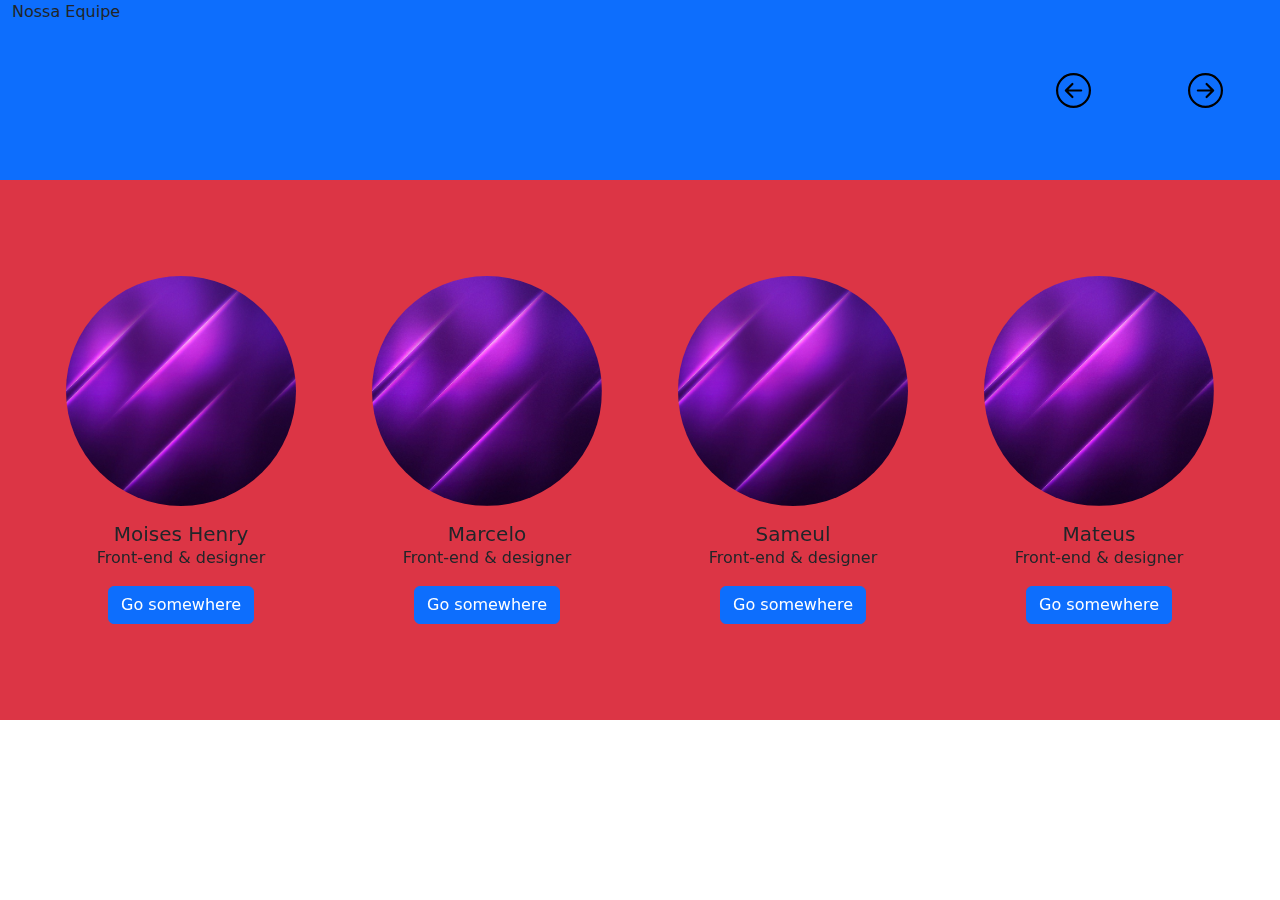
==== card.html @ 4bb60fa9 "Parte equipe e contato em andamento" ====
<!DOCTYPE html>
<html lang="en">

<head>
    <meta charset="UTF-8">
    <meta name="viewport" content="width=device-width, initial-scale=1.0">
    <title>Document</title>
    <link href="https://cdn.jsdelivr.net/npm/bootstrap@5.3.3/dist/css/bootstrap.min.css" rel="stylesheet" crossorigin="anonymous">
    <link href="./css/cardStyle.css" rel="stylesheet">
</head>

<body>
    <section class="bg-primary section">
        <div class="row h-25 m-0">
            <div class="col-4">
                <p class="titulo">Nossa Equipe</p>
            </div>
            <div class="col d-flex justify-content-end align-items-center">
                <button class="carousel-control-prev" type="button" data-bs-target="#multipleItemCarousel" data-bs-slide="prev">
                    <svg xmlns="http://www.w3.org/2000/svg" width="35" height="35" class="bi bi-arrow-left-circle iconb me-3" viewBox="0 0 16 16">
                    <path fill-rule="evenodd" d="M1 8a7 7 0 1 0 14 0A7 7 0 0 0 1 8m15 0A8 8 0 1 1 0 8a8 8 0 0 1 16 0m-4.5-.5a.5.5 0 0 1 0 1H5.707l2.147 2.146a.5.5 0 0 1-.708.708l-3-3a.5.5 0 0 1 0-.708l3-3a.5.5 0 1 1 .708.708L5.707 7.5z"/>
                    </svg>
                </button>
                <button class="carousel-control-next" type="button" data-bs-target="#multipleItemCarousel" data-bs-slide="next">
                    <svg xmlns="http://www.w3.org/2000/svg" width="35" height="35" class="bi bi-arrow-right-circle iconb" viewBox="0 0 16 16">
                    <path fill-rule="evenodd" d="M1 8a7 7 0 1 0 14 0A7 7 0 0 0 1 8m15 0A8 8 0 1 1 0 8a8 8 0 0 1 16 0M4.5 7.5a.5.5 0 0 0 0 1h5.793l-2.147 2.146a.5.5 0 0 0 .708.708l3-3a.5.5 0 0 0 0-.708l-3-3a.5.5 0 1 0-.708.708L10.293 7.5z"/>
                    </svg>
                </button>
            </div>
        </div>

        <div class="row h-75 m-0 bg-danger d-flex justify-content-center align-items-center">
            <div id="multipleItemCarousel" class="carousel">
                <div class="carousel-inner">
                    <div class="carousel-item active">
                        <div class="card-equipe">
                            <div class="row m-0">
                                <div class="img-wrapper">
                                    <img src="./img/roxoo.jpg" class="card-img rounded-circle" alt="...">
                                </div>
                            </div>

                            <div class="row h-50 m-0 mt-3">
                                <div class="card-body d-flex justify-content-start align-items-center flex-column">
                                    <h5 class="card-title">Moises Henry</h5>
                                    <p class="card-text">Front-end & designer</p>
                                    <a href="#" class="btn btn-primary">Go somewhere</a>
                                </div>
                            </div>
                        </div>
                    </div>
                    <div class="carousel-item active">
                        <div class="card-equipe">
                            <div class="row m-0">
                                <div class="img-wrapper">
                                    <img src="./img/roxoo.jpg" class="card-img rounded-circle" alt="...">
                                </div>
                            </div>

                            <div class="row h-50 m-0 mt-3">
                                <div class="card-body d-flex justify-content-start align-items-center flex-column">
                                    <h5 class="card-title">Marcelo</h5>
                                    <p class="card-text">Front-end & designer</p>
                                    <a href="#" class="btn btn-primary">Go somewhere</a>
                                </div>
                            </div>
                        </div>
                    </div>
                    <div class="carousel-item active">
                        <div class="card-equipe">
                            <div class="row m-0">
                                <div class="img-wrapper">
                                    <img src="./img/roxoo.jpg" class="card-img rounded-circle" alt="...">
                                </div>
                            </div>

                            <div class="row h-50 m-0 mt-3">
                                <div class="card-body d-flex justify-content-start align-items-center flex-column">
                                    <h5 class="card-title">Sameul</h5>
                                    <p class="card-text">Front-end & designer</p>
                                    <a href="#" class="btn btn-primary">Go somewhere</a>
                                </div>
                            </div>
                        </div>
                    </div>
                    <div class="carousel-item active">
                        <div class="card-equipe">
                            <div class="row m-0">
                                <div class="img-wrapper">
                                    <img src="./img/roxoo.jpg" class="card-img rounded-circle" alt="...">
                                </div>
                            </div>

                            <div class="row h-50 m-0 mt-3">
                                <div class="card-body d-flex justify-content-start align-items-center flex-column">
                                    <h5 class="card-title">Mateus</h5>
                                    <p class="card-text">Front-end & designer</p>
                                    <a href="#" class="btn btn-primary">Go somewhere</a>
                                </div>
                            </div>
                        </div>
                    </div>
                    <div class="carousel-item active">
                        <div class="card-equipe">
                            <div class="row m-0">
                                <div class="img-wrapper">
                                    <img src="./img/roxoo.jpg" class="card-img rounded-circle" alt="...">
                                </div>
                            </div>

                            <div class="row h-50 m-0 mt-3">
                                <div class="card-body d-flex justify-content-start align-items-center flex-column">
                                    <h5 class="card-title">Gabriel</h5>
                                    <p class="card-text">Front-end & designer</p>
                                    <a href="#" class="btn btn-primary">Go somewhere</a>
                                </div>
                            </div>
                        </div>
                    </div>
                    <div class="carousel-item active">
                        <div class="card-equipe">
                            <div class="row m-0">
                                <div class="img-wrapper">
                                    <img src="./img/roxoo.jpg" class="card-img rounded-circle" alt="...">
                                </div>
                            </div>

                            <div class="row h-50 m-0 mt-3">
                                <div class="card-body d-flex justify-content-start align-items-center flex-column">
                                    <h5 class="card-title">Hugo</h5>
                                    <p class="card-text">Front-end & designer</p>
                                    <a href="#" class="btn btn-primary">Go somewhere</a>
                                </div>
                            </div>
                        </div>
                    </div>
                </div>
            </div>
        </div>
    </section>

    <script src="https://code.jquery.com/jquery-3.6.0.min.js" crossorigin="anonymous"></script>
    <script src="https://cdn.jsdelivr.net/npm/bootstrap@5.3.3/dist/js/bootstrap.bundle.min.js" crossorigin="anonymous"></script>
    <script src="./js/card.js"></script>
</body>

</html>
---- css/cardStyle.css ----
/* Estilos gerais */
.carousel-inner {
    padding: 1em;
    overflow: hidden;
    width: 100%;
}

.card {
    margin: 0 .5em;
}

.card-equipe {
    height: 100%;
    width: 100%;
}

.img-wrapper {
    height: 100%;
    display: flex;
    justify-content: center;
    align-items: center; /* Alinha verticalmente ao centro */
}

.card-img {
    height: 230px;
    width: 230px;
    object-fit: cover; /* Garante que a imagem cubra o contêiner sem distorção */
}

/* Estilos específicos para telas com largura mínima de 576px */
@media screen and (min-width: 576px) {
    .carousel-inner {
        display: flex;
        flex-wrap: nowrap;
    }

    .carousel-item {
        flex: 0 0 calc(100% / 4);
        margin-right: 0;
        display: block;
    }

    .img-wrapper {
        height: auto; /* Permite que a altura se ajuste automaticamente */
    }
}

/* Estilos para os controles do carrossel */
.carousel-control-prev, .carousel-control-next {
    opacity: 1;
    position: relative;
}

/* Estilo específico para ajustar a altura da seção */
.section {
    height: 80vh;
    overflow: hidden;
}
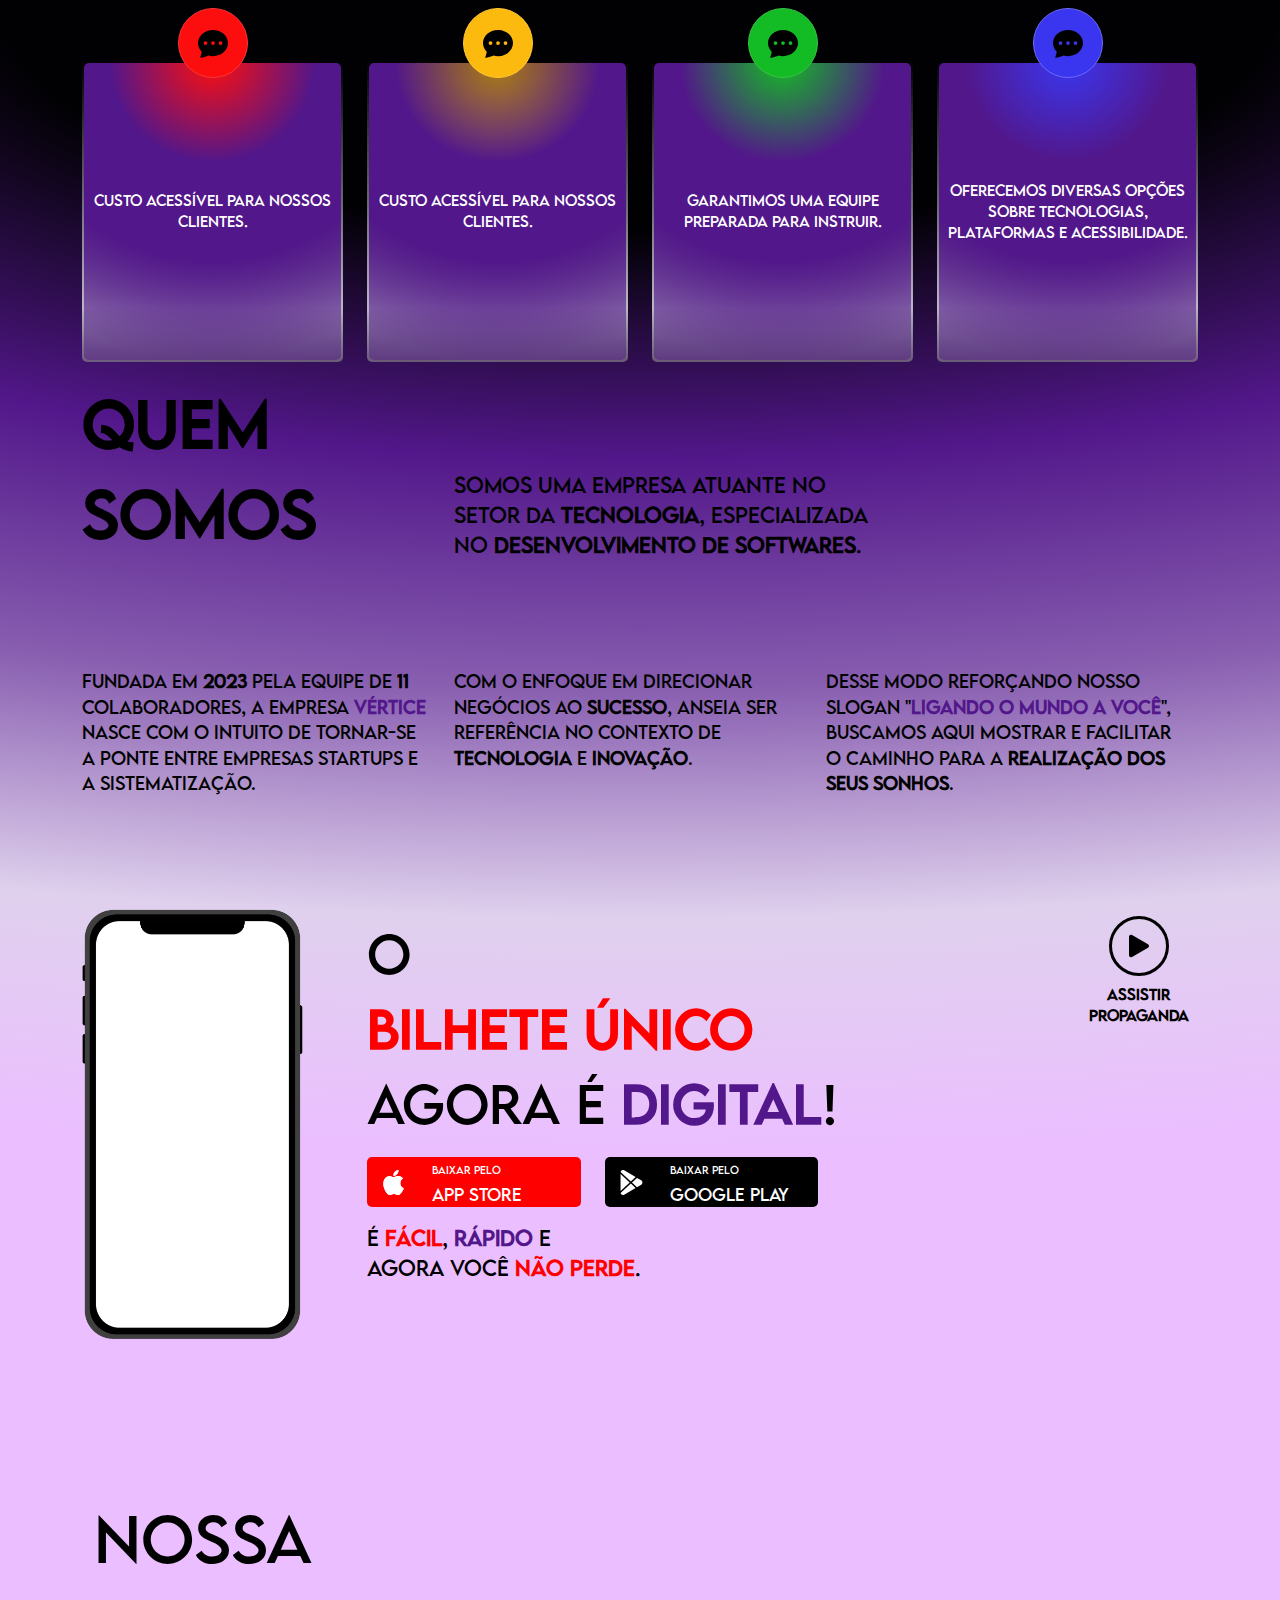
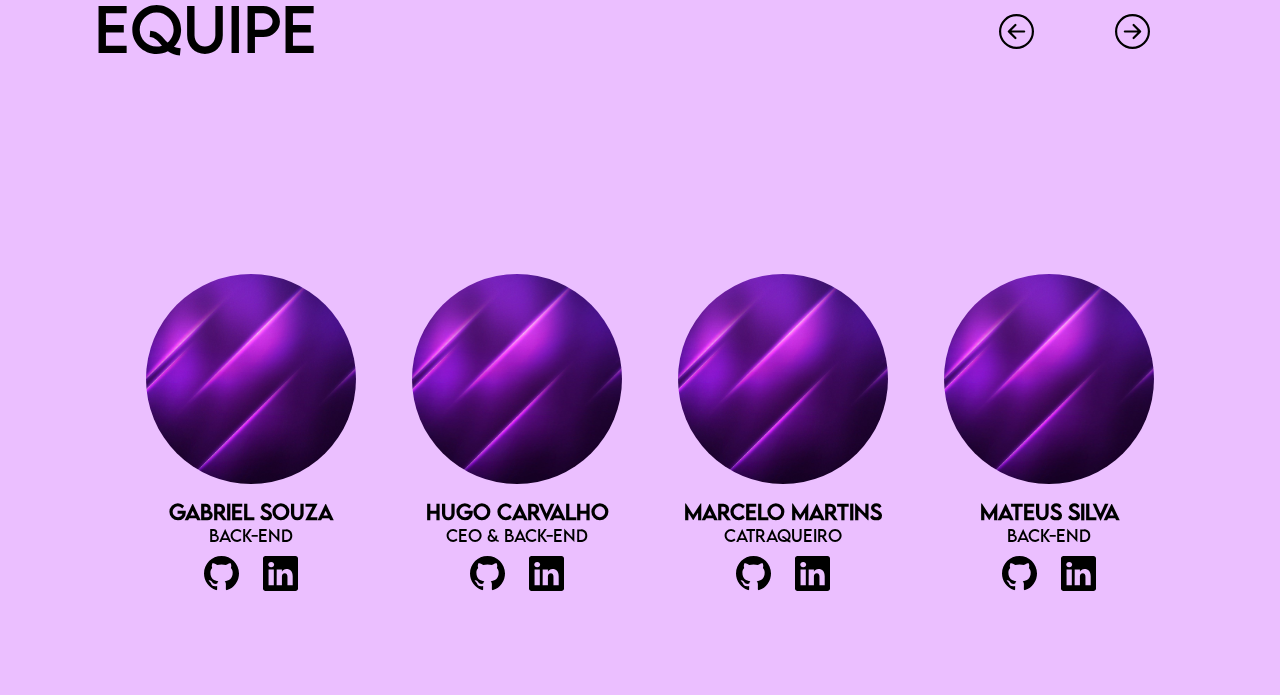
==== commit 05ddd518: "Tentativa de deixar responsivo" ====
--- a/card.html
+++ b/card.html
@@ -6,134 +6,663 @@
     <meta name="viewport" content="width=device-width, initial-scale=1.0">
     <title>Document</title>
     <link href="https://cdn.jsdelivr.net/npm/bootstrap@5.3.3/dist/css/bootstrap.min.css" rel="stylesheet" crossorigin="anonymous">
+    <link href="./css/style.css" rel="stylesheet">
     <link href="./css/cardStyle.css" rel="stylesheet">
 </head>
 
-<body>
-    <section class="bg-primary section">
-        <div class="row h-25 m-0">
+<body class="container">
+    <section class="area-somos-beneficios py-2">
+        <div class="area-beneficios row mb-2">
+
+            <div class="col-6 col-md-3">
+
+                <div class="row m-0 area-bola d-flex justify-content-center align-items-center">
+                    <div class="bola-beneficio bola1 d-flex justify-content-center align-items-center">
+                        <svg xmlns="http://www.w3.org/2000/svg" width="30" height="30"
+                            class="bi bi-chat-dots-fill icon" viewBox="0 0 16 16">
+                            <path
+                                d="M16 8c0 3.866-3.582 7-8 7a9 9 0 0 1-2.347-.306c-.584.296-1.925.864-4.181 1.234-.2.032-.352-.176-.273-.362.354-.836.674-1.95.77-2.966C.744 11.37 0 9.76 0 8c0-3.866 3.582-7 8-7s8 3.134 8 7M5 8a1 1 0 1 0-2 0 1 1 0 0 0 2 0m4 0a1 1 0 1 0-2 0 1 1 0 0 0 2 0m3 1a1 1 0 1 0 0-2 1 1 0 0 0 0 2" />
+                        </svg>
+                    </div>
+                </div>
+                <div class="row m-0 area-infos-card">
+                    <div class="area-borda-beneficio d-flex justify-content-center align-items-center">
+                        <div
+                            class="area-card-beneficio fundo-card1 d-flex justify-content-center align-items-center px-2">
+                            <p class="text-center text-card-beneficios">Custo acessível para nossos clientes.</p>
+                        </div>
+                    </div>
+                </div>
+
+            </div>
+
+            <div class="col-6 col-md-3">
+
+                <div class="row m-0 area-bola d-flex justify-content-center align-items-center">
+                    <div class="bola-beneficio bola2 d-flex justify-content-center align-items-center">
+                        <svg xmlns="http://www.w3.org/2000/svg" width="30" height="30"
+                            class="bi bi-chat-dots-fill icon" viewBox="0 0 16 16">
+                            <path
+                                d="M16 8c0 3.866-3.582 7-8 7a9 9 0 0 1-2.347-.306c-.584.296-1.925.864-4.181 1.234-.2.032-.352-.176-.273-.362.354-.836.674-1.95.77-2.966C.744 11.37 0 9.76 0 8c0-3.866 3.582-7 8-7s8 3.134 8 7M5 8a1 1 0 1 0-2 0 1 1 0 0 0 2 0m4 0a1 1 0 1 0-2 0 1 1 0 0 0 2 0m3 1a1 1 0 1 0 0-2 1 1 0 0 0 0 2" />
+                        </svg>
+                    </div>
+                </div>
+                <div class="row m-0 area-infos-card">
+                    <div class="area-borda-beneficio d-flex justify-content-center align-items-center">
+                        <div
+                            class="area-card-beneficio fundo-card2 d-flex justify-content-center align-items-center px-2">
+                            <p class="text-center text-card-beneficios">Custo acessível para nossos clientes.</p>
+                        </div>
+                    </div>
+                </div>
+
+            </div>
+
+            <div class="col-6 col-md-3">
+                <div class="row m-0 area-bola d-flex justify-content-center align-items-center">
+                    <div class="bola-beneficio bola3 d-flex justify-content-center align-items-center">
+                        <svg xmlns="http://www.w3.org/2000/svg" width="30" height="30"
+                            class="bi bi-chat-dots-fill icon" viewBox="0 0 16 16">
+                            <path
+                                d="M16 8c0 3.866-3.582 7-8 7a9 9 0 0 1-2.347-.306c-.584.296-1.925.864-4.181 1.234-.2.032-.352-.176-.273-.362.354-.836.674-1.95.77-2.966C.744 11.37 0 9.76 0 8c0-3.866 3.582-7 8-7s8 3.134 8 7M5 8a1 1 0 1 0-2 0 1 1 0 0 0 2 0m4 0a1 1 0 1 0-2 0 1 1 0 0 0 2 0m3 1a1 1 0 1 0 0-2 1 1 0 0 0 0 2" />
+                        </svg>
+                    </div>
+                </div>
+                <div class="row m-0 area-infos-card">
+                    <div class="area-borda-beneficio d-flex justify-content-center align-items-center">
+                        <div
+                            class="area-card-beneficio fundo-card3 d-flex justify-content-center align-items-center px-2">
+                            <p class="text-center text-card-beneficios">Garantimos uma equipe preparada para
+                                instruir.</p>
+                        </div>
+                    </div>
+                </div>
+            </div>
+            <div class="col-6 col-md-3">
+                <div class="row m-0 area-bola d-flex justify-content-center align-items-center">
+                    <div class="bola-beneficio bola4 d-flex justify-content-center align-items-center">
+                        <svg xmlns="http://www.w3.org/2000/svg" width="30" height="30"
+                            class="bi bi-chat-dots-fill icon" viewBox="0 0 16 16">
+                            <path
+                                d="M16 8c0 3.866-3.582 7-8 7a9 9 0 0 1-2.347-.306c-.584.296-1.925.864-4.181 1.234-.2.032-.352-.176-.273-.362.354-.836.674-1.95.77-2.966C.744 11.37 0 9.76 0 8c0-3.866 3.582-7 8-7s8 3.134 8 7M5 8a1 1 0 1 0-2 0 1 1 0 0 0 2 0m4 0a1 1 0 1 0-2 0 1 1 0 0 0 2 0m3 1a1 1 0 1 0 0-2 1 1 0 0 0 0 2" />
+                        </svg>
+                    </div>
+                </div>
+                <div class="row m-0 area-infos-card">
+                    <div class="area-borda-beneficio d-flex justify-content-center align-items-center">
+                        <div
+                            class="area-card-beneficio fundo-card4 d-flex justify-content-center align-items-center px-2">
+                            <p class="text-center text-card-beneficios">Oferecemos diversas opções sobre
+                                tecnologias, plataformas e acessibilidade.</p>
+                        </div>
+                    </div>
+                </div>
+            </div>
+        </div>
+
+        <div class="row area-quem-somos">
+            <div class="row">
+                <div class="col-12 col-md-4 py-2">
+                    <p class="titulo fw-bold">Quem somos</p>
+                </div>
+                <div class="col-12 col-md-5 py-2 d-flex justify-content-center align-items-center">
+                    <p class="texto">Somos uma empresa atuante no setor da
+                        <span class="fw-bold">tecnologia</span>, especializada no
+                        <span class="fw-bold">desenvolvimento de softwares</span>.
+                    </p>
+                </div>
+            </div>
+            <div class="row">
+                <div class="col-12 col-md-4 py-2">
+                    <p class="texto2">Fundada em
+                        <span class="fw-bold">2023</span> pela equipe de
+                        <span class="fw-bold">11</span> colaboradores, a
+                        empresa <span class="fw-bold vertice">Vértice</span> nasce com o intuito
+                        de tornar-se a ponte entre empresas StartUps e a
+                        Sistematização.
+                    </p>
+                </div>
+                <div class="col-12 col-md-4 py-2">
+                    <p class="texto2">Com o enfoque em direcionar negócios ao
+                        <span class="fw-bold">sucesso</span>, anseia ser referência no contexto de
+                        <span class="fw-bold">tecnologia</span> e <span class="fw-bold">inovação</span>.
+                    </p>
+                </div>
+                <div class="col-12 col-md-4 py-2">
+                    <p class="texto2">Desse modo reforçando nosso slogan
+                        "<span class="fw-bold vertice">Ligando o mundo a você</span>", buscamos aqui mostrar
+                        e facilitar o caminho para a
+                        <span class="fw-bold">realização dos seus sonhos</span>.
+                    </p>
+                </div>
+            </div>
+        </div>
+    </section>
+
+    <section class="area-projeto py-2">
+        <div class="row">
+            <div class="col-12 col-md-3">
+                <img src="../img/celular.png" alt="" class="img-celular img-fluid">
+            </div>
+            <div class="col-12 col-md-9">
+                <div class="row h-100">
+                    <div class="col-12 col-md-10">
+                        <div class="row py-2">
+                            <div class="col-12">
+                                <p class="titulo-bilhete">O <br><span class="fw-bold bilhete">Bilhete único</span><br> agora
+                                    é <span class="fw-bold vertice">digital</span>!</p>
+                            </div>
+                        </div>
+                        <div class="row py-2">
+                            <div class="col-6 col-md-4">
+                                <div class="apple-btn me-3">
+                                    <div class="row h-100 m-0 p-0">
+                                        <div class="col-3 p-0 d-flex align-items-center justify-content-center">
+                                            <svg xmlns="http://www.w3.org/2000/svg" width="25" height="25"
+                                                class="bi bi-apple iconw" viewBox="0 0 16 16">
+                                                <path
+                                                    d="M11.182.008C11.148-.03 9.923.023 8.857 1.18c-1.066 1.156-.902 2.482-.878 2.516s1.52.087 2.475-1.258.762-2.391.728-2.43m3.314 11.733c-.048-.096-2.325-1.234-2.113-3.422s1.675-2.789 1.698-2.854-.597-.79-1.254-1.157a3.7 3.7 0 0 0-1.563-.434c-.108-.003-.483-.095-1.254.116-.508.139-1.653.589-1.968.607-.316.018-1.256-.522-2.267-.665-.647-.125-1.333.131-1.824.328-.49.196-1.422.754-2.074 2.237-.652 1.482-.311 3.83-.067 4.56s.625 1.924 1.273 2.796c.576.984 1.34 1.667 1.659 1.899s1.219.386 1.843.067c.502-.308 1.408-.485 1.766-.472.357.013 1.061.154 1.782.539.571.197 1.111.115 1.652-.105.541-.221 1.324-1.059 2.238-2.758q.52-1.185.473-1.282" />
+                                                <path
+                                                    d="M11.182.008C11.148-.03 9.923.023 8.857 1.18c-1.066 1.156-.902 2.482-.878 2.516s1.52.087 2.475-1.258.762-2.391.728-2.43m3.314 11.733c-.048-.096-2.325-1.234-2.113-3.422s1.675-2.789 1.698-2.854-.597-.79-1.254-1.157a3.7 3.7 0 0 0-1.563-.434c-.108-.003-.483-.095-1.254.116-.508.139-1.653.589-1.968.607-.316.018-1.256-.522-2.267-.665-.647-.125-1.333.131-1.824.328-.49.196-1.422.754-2.074 2.237-.652 1.482-.311 3.83-.067 4.56s.625 1.924 1.273 2.796c.576.984 1.34 1.667 1.659 1.899s1.219.386 1.843.067c.502-.308 1.408-.485 1.766-.472.357.013 1.061.154 1.782.539.571.197 1.111.115 1.652-.105.541-.221 1.324-1.059 2.238-2.758q.52-1.185.473-1.282" />
+                                            </svg>
+                                        </div>
+                                        <div class="col">
+                                            <div class="row h-50 d-flex align-items-center">
+                                                <p class="text-btn text-sm-btn">Baixar pelo</p>
+                                            </div>
+                                            <div class="row h-50 d-flex align-items-center">
+                                                <p class="text-btn">App Store</p>
+                                            </div>
+                                        </div>
+                                    </div>
+                                </div>
+                            </div>
+                            <div class="col-6 col-md-4">
+                                <div class="play-btn">
+                                    <div class="row h-100 p-0 m-0">
+                                        <div class="col-3 p-0 m-0 d-flex align-items-center justify-content-center">
+                                            <svg xmlns="http://www.w3.org/2000/svg" width="25" height="25"
+                                                class="bi bi-google-play iconw" viewBox="0 0 16 16">
+                                                <path
+                                                    d="M14.222 9.374c1.037-.61 1.037-2.137 0-2.748L11.528 5.04 8.32 8l3.207 2.96zm-3.595 2.116L7.583 8.68 1.03 14.73c.201 1.029 1.36 1.61 2.303 1.055zM1 13.396V2.603L6.846 8zM1.03 1.27l6.553 6.05 3.044-2.81L3.333.215C2.39-.341 1.231.24 1.03 1.27" />
+                                            </svg>
+                                        </div>
+                                        <div class="col">
+                                            <div class="row h-50 d-flex align-items-center">
+                                                <p class="text-btn text-sm-btn">Baixar pelo</p>
+                                            </div>
+                                            <div class="row h-50 d-flex align-items-center">
+                                                <p class="text-btn">Google Play</p>
+                                            </div>
+                                        </div>
+                                    </div>
+                                </div>
+                            </div>
+                        </div>
+                        <div class="row py-2">
+                            <div class="col-12">
+                                <p class="texto">É <span class="fw-bold bilhete">Fácil</span>,
+                                    <span class="fw-bold vertice">rápido</span> e <br>agora você
+                                    <span class="fw-bold bilhete">não perde</span>.
+                                </p>
+                            </div>
+                        </div>
+                    </div>
+                    <div class="col-12 col-md-2">
+                        <div class="row d-flex justify-content-center py-2">
+                            <div class="ad-btn mb-2 d-flex justify-content-center align-items-center">
+                                <a href="https://youtube.com" target="_blank">
+                                    <svg xmlns="http://www.w3.org/2000/svg" width="40" height="40" class="bi bi-play-fill iconb icon-card"
+                                        viewBox="0 0 16 16">
+                                        <path
+                                            d="m11.596 8.697-6.363 3.692c-.54.313-1.233-.066-1.233-.697V4.308c0-.63.692-1.01 1.233-.696l6.363 3.692a.802.802 0 0 1 0 1.393" />
+                                    </svg>
+                                </a>
+                            </div>
+    
+                            <p class="text-center fw-bold text-ad">Assistir propaganda</p>
+                        </div>
+                    </div>
+                </div>
+            </div>
+        </div>
+    </section>
+
+    <section class="area-equipe py-2">
+        <div class="row area-titulo-equipe m-0">
             <div class="col-4">
                 <p class="titulo">Nossa Equipe</p>
             </div>
             <div class="col d-flex justify-content-end align-items-center">
-                <button class="carousel-control-prev" type="button" data-bs-target="#multipleItemCarousel" data-bs-slide="prev">
-                    <svg xmlns="http://www.w3.org/2000/svg" width="35" height="35" class="bi bi-arrow-left-circle iconb me-3" viewBox="0 0 16 16">
-                    <path fill-rule="evenodd" d="M1 8a7 7 0 1 0 14 0A7 7 0 0 0 1 8m15 0A8 8 0 1 1 0 8a8 8 0 0 1 16 0m-4.5-.5a.5.5 0 0 1 0 1H5.707l2.147 2.146a.5.5 0 0 1-.708.708l-3-3a.5.5 0 0 1 0-.708l3-3a.5.5 0 1 1 .708.708L5.707 7.5z"/>
+                <button class="carousel-control-prev" type="button" data-bs-target="#multipleItemCarousel"
+                    data-bs-slide="prev">
+                    <svg xmlns="http://www.w3.org/2000/svg" width="35" height="35"
+                        class="bi bi-arrow-left-circle iconb me-3" viewBox="0 0 16 16">
+                        <path fill-rule="evenodd"
+                            d="M1 8a7 7 0 1 0 14 0A7 7 0 0 0 1 8m15 0A8 8 0 1 1 0 8a8 8 0 0 1 16 0m-4.5-.5a.5.5 0 0 1 0 1H5.707l2.147 2.146a.5.5 0 0 1-.708.708l-3-3a.5.5 0 0 1 0-.708l3-3a.5.5 0 1 1 .708.708L5.707 7.5z" />
                     </svg>
                 </button>
-                <button class="carousel-control-next" type="button" data-bs-target="#multipleItemCarousel" data-bs-slide="next">
-                    <svg xmlns="http://www.w3.org/2000/svg" width="35" height="35" class="bi bi-arrow-right-circle iconb" viewBox="0 0 16 16">
-                    <path fill-rule="evenodd" d="M1 8a7 7 0 1 0 14 0A7 7 0 0 0 1 8m15 0A8 8 0 1 1 0 8a8 8 0 0 1 16 0M4.5 7.5a.5.5 0 0 0 0 1h5.793l-2.147 2.146a.5.5 0 0 0 .708.708l3-3a.5.5 0 0 0 0-.708l-3-3a.5.5 0 1 0-.708.708L10.293 7.5z"/>
+                <button class="carousel-control-next" type="button" data-bs-target="#multipleItemCarousel"
+                    data-bs-slide="next">
+                    <svg xmlns="http://www.w3.org/2000/svg" width="35" height="35"
+                        class="bi bi-arrow-right-circle iconb" viewBox="0 0 16 16">
+                        <path fill-rule="evenodd"
+                            d="M1 8a7 7 0 1 0 14 0A7 7 0 0 0 1 8m15 0A8 8 0 1 1 0 8a8 8 0 0 1 16 0M4.5 7.5a.5.5 0 0 0 0 1h5.793l-2.147 2.146a.5.5 0 0 0 .708.708l3-3a.5.5 0 0 0 0-.708l-3-3a.5.5 0 1 0-.708.708L10.293 7.5z" />
                     </svg>
                 </button>
             </div>
         </div>
-
-        <div class="row h-75 m-0 bg-danger d-flex justify-content-center align-items-center">
+        <div class="row area-carousel-equipe m-0 p-0 d-flex justify-content-center align-items-center">
             <div id="multipleItemCarousel" class="carousel">
                 <div class="carousel-inner">
-                    <div class="carousel-item active">
-                        <div class="card-equipe">
-                            <div class="row m-0">
-                                <div class="img-wrapper">
-                                    <img src="./img/roxoo.jpg" class="card-img rounded-circle" alt="...">
-                                </div>
-                            </div>
-
-                            <div class="row h-50 m-0 mt-3">
-                                <div class="card-body d-flex justify-content-start align-items-center flex-column">
-                                    <h5 class="card-title">Moises Henry</h5>
+
+                    <div class="carousel-item active">
+                        <div class="card-equipe">
+                            <div class="row m-0 p-2">
+                                <div class="img-wrapper">
+                                    <img src="./img/roxoo.jpg" class="card-img rounded-circle" alt="...">
+                                </div>
+                            </div>
+
+                            <div class="row h-50 m-0 mt-2">
+                                <div class="card-body d-flex justify-content-start align-items-center flex-column">
+                                    <h5 class="card-title fw-bold">Gabriel Souza</h5>
+                                    <p class="card-text">Back-end</p>
+                                    <div class="row mt-2">
+                                        <div class="col">
+                                            <a href="https://github.com/moiseshxs" target="_blank">
+                                                <svg xmlns="http://www.w3.org/2000/svg" width="35" height="35"
+                                                    class="bi bi-github iconb icon-card" viewBox="0 0 16 16">
+                                                    <path
+                                                        d="M8 0C3.58 0 0 3.58 0 8c0 3.54 2.29 6.53 5.47 7.59.4.07.55-.17.55-.38 0-.19-.01-.82-.01-1.49-2.01.37-2.53-.49-2.69-.94-.09-.23-.48-.94-.82-1.13-.28-.15-.68-.52-.01-.53.63-.01 1.08.58 1.23.82.72 1.21 1.87.87 2.33.66.07-.52.28-.87.51-1.07-1.78-.2-3.64-.89-3.64-3.95 0-.87.31-1.59.82-2.15-.08-.2-.36-1.02.08-2.12 0 0 .67-.21 2.2.82.64-.18 1.32-.27 2-.27s1.36.09 2 .27c1.53-1.04 2.2-.82 2.2-.82.44 1.1.16 1.92.08 2.12.51.56.82 1.27.82 2.15 0 3.07-1.87 3.75-3.65 3.95.29.25.54.73.54 1.48 0 1.07-.01 1.93-.01 2.2 0 .21.15.46.55.38A8.01 8.01 0 0 0 16 8c0-4.42-3.58-8-8-8" />
+                                                </svg>
+                                            </a>
+                                        </div>
+                                        <div class="col">
+                                            <a href="#" target="_blank">
+                                                <svg xmlns="http://www.w3.org/2000/svg" width="35" height="35" class="bi bi-linkedin iconb icon-card" viewBox="0 0 16 16">
+                                                    <path d="M0 1.146C0 .513.526 0 1.175 0h13.65C15.474 0 16 .513 16 1.146v13.708c0 .633-.526 1.146-1.175 1.146H1.175C.526 16 0 15.487 0 14.854zm4.943 12.248V6.169H2.542v7.225zm-1.2-8.212c.837 0 1.358-.554 1.358-1.248-.015-.709-.52-1.248-1.342-1.248S2.4 3.226 2.4 3.934c0 .694.521 1.248 1.327 1.248zm4.908 8.212V9.359c0-.216.016-.432.08-.586.173-.431.568-.878 1.232-.878.869 0 1.216.662 1.216 1.634v3.865h2.401V9.25c0-2.22-1.184-3.252-2.764-3.252-1.274 0-1.845.7-2.165 1.193v.025h-.016l.016-.025V6.169h-2.4c.03.678 0 7.225 0 7.225z"/>
+                                                  </svg>
+                                            </a>
+                                        </div>
+
+                                    </div>
+
+                                </div>
+                            </div>
+                        </div>
+                    </div>
+
+                    <div class="carousel-item active">
+                        <div class="card-equipe">
+                            <div class="row m-0 p-2">
+                                <div class="img-wrapper">
+                                    <img src="./img/roxoo.jpg" class="card-img rounded-circle" alt="...">
+                                </div>
+                            </div>
+
+                            <div class="row h-50 m-0 mt-2">
+                                <div class="card-body d-flex justify-content-start align-items-center flex-column">
+                                    <h5 class="card-title fw-bold">Hugo Carvalho</h5>
+                                    <p class="card-text">CEO & back-end</p>
+                                    <div class="row mt-2">
+                                        <div class="col">
+                                            <a href="https://github.com/moiseshxs" target="_blank">
+                                                <svg xmlns="http://www.w3.org/2000/svg" width="35" height="35"
+                                                    class="bi bi-github iconb icon-card" viewBox="0 0 16 16">
+                                                    <path
+                                                        d="M8 0C3.58 0 0 3.58 0 8c0 3.54 2.29 6.53 5.47 7.59.4.07.55-.17.55-.38 0-.19-.01-.82-.01-1.49-2.01.37-2.53-.49-2.69-.94-.09-.23-.48-.94-.82-1.13-.28-.15-.68-.52-.01-.53.63-.01 1.08.58 1.23.82.72 1.21 1.87.87 2.33.66.07-.52.28-.87.51-1.07-1.78-.2-3.64-.89-3.64-3.95 0-.87.31-1.59.82-2.15-.08-.2-.36-1.02.08-2.12 0 0 .67-.21 2.2.82.64-.18 1.32-.27 2-.27s1.36.09 2 .27c1.53-1.04 2.2-.82 2.2-.82.44 1.1.16 1.92.08 2.12.51.56.82 1.27.82 2.15 0 3.07-1.87 3.75-3.65 3.95.29.25.54.73.54 1.48 0 1.07-.01 1.93-.01 2.2 0 .21.15.46.55.38A8.01 8.01 0 0 0 16 8c0-4.42-3.58-8-8-8" />
+                                                </svg>
+                                            </a>
+                                        </div>
+                                        <div class="col">
+                                            <a href="#" target="_blank">
+                                                <svg xmlns="http://www.w3.org/2000/svg" width="35" height="35" class="bi bi-linkedin iconb icon-card" viewBox="0 0 16 16">
+                                                    <path d="M0 1.146C0 .513.526 0 1.175 0h13.65C15.474 0 16 .513 16 1.146v13.708c0 .633-.526 1.146-1.175 1.146H1.175C.526 16 0 15.487 0 14.854zm4.943 12.248V6.169H2.542v7.225zm-1.2-8.212c.837 0 1.358-.554 1.358-1.248-.015-.709-.52-1.248-1.342-1.248S2.4 3.226 2.4 3.934c0 .694.521 1.248 1.327 1.248zm4.908 8.212V9.359c0-.216.016-.432.08-.586.173-.431.568-.878 1.232-.878.869 0 1.216.662 1.216 1.634v3.865h2.401V9.25c0-2.22-1.184-3.252-2.764-3.252-1.274 0-1.845.7-2.165 1.193v.025h-.016l.016-.025V6.169h-2.4c.03.678 0 7.225 0 7.225z"/>
+                                                  </svg>
+                                            </a>
+                                        </div>
+
+                                    </div>
+
+                                </div>
+                            </div>
+                        </div>
+                    </div>
+
+                    <div class="carousel-item active">
+                        <div class="card-equipe">
+                            <div class="row m-0 p-2">
+                                <div class="img-wrapper">
+                                    <img src="./img/roxoo.jpg" class="card-img rounded-circle" alt="...">
+                                </div>
+                            </div>
+
+                            <div class="row h-50 m-0 mt-2">
+                                <div class="card-body d-flex justify-content-start align-items-center flex-column">
+                                    <h5 class="card-title fw-bold">Marcelo Martins</h5>
+                                    <p class="card-text">Catraqueiro</p>
+                                    <div class="row mt-2">
+                                        <div class="col">
+                                            <a href="https://github.com/moiseshxs" target="_blank">
+                                                <svg xmlns="http://www.w3.org/2000/svg" width="35" height="35"
+                                                    class="bi bi-github iconb icon-card" viewBox="0 0 16 16">
+                                                    <path
+                                                        d="M8 0C3.58 0 0 3.58 0 8c0 3.54 2.29 6.53 5.47 7.59.4.07.55-.17.55-.38 0-.19-.01-.82-.01-1.49-2.01.37-2.53-.49-2.69-.94-.09-.23-.48-.94-.82-1.13-.28-.15-.68-.52-.01-.53.63-.01 1.08.58 1.23.82.72 1.21 1.87.87 2.33.66.07-.52.28-.87.51-1.07-1.78-.2-3.64-.89-3.64-3.95 0-.87.31-1.59.82-2.15-.08-.2-.36-1.02.08-2.12 0 0 .67-.21 2.2.82.64-.18 1.32-.27 2-.27s1.36.09 2 .27c1.53-1.04 2.2-.82 2.2-.82.44 1.1.16 1.92.08 2.12.51.56.82 1.27.82 2.15 0 3.07-1.87 3.75-3.65 3.95.29.25.54.73.54 1.48 0 1.07-.01 1.93-.01 2.2 0 .21.15.46.55.38A8.01 8.01 0 0 0 16 8c0-4.42-3.58-8-8-8" />
+                                                </svg>
+                                            </a>
+                                        </div>
+                                        <div class="col">
+                                            <a href="#" target="_blank">
+                                                <svg xmlns="http://www.w3.org/2000/svg" width="35" height="35" class="bi bi-linkedin iconb icon-card" viewBox="0 0 16 16">
+                                                    <path d="M0 1.146C0 .513.526 0 1.175 0h13.65C15.474 0 16 .513 16 1.146v13.708c0 .633-.526 1.146-1.175 1.146H1.175C.526 16 0 15.487 0 14.854zm4.943 12.248V6.169H2.542v7.225zm-1.2-8.212c.837 0 1.358-.554 1.358-1.248-.015-.709-.52-1.248-1.342-1.248S2.4 3.226 2.4 3.934c0 .694.521 1.248 1.327 1.248zm4.908 8.212V9.359c0-.216.016-.432.08-.586.173-.431.568-.878 1.232-.878.869 0 1.216.662 1.216 1.634v3.865h2.401V9.25c0-2.22-1.184-3.252-2.764-3.252-1.274 0-1.845.7-2.165 1.193v.025h-.016l.016-.025V6.169h-2.4c.03.678 0 7.225 0 7.225z"/>
+                                                  </svg>
+                                            </a>
+                                        </div>
+
+                                    </div>
+
+                                </div>
+                            </div>
+                        </div>
+                    </div>
+
+                    <div class="carousel-item active">
+                        <div class="card-equipe">
+                            <div class="row m-0 p-2">
+                                <div class="img-wrapper">
+                                    <img src="./img/roxoo.jpg" class="card-img rounded-circle" alt="...">
+                                </div>
+                            </div>
+
+                            <div class="row h-50 m-0 mt-2">
+                                <div class="card-body d-flex justify-content-start align-items-center flex-column">
+                                    <h5 class="card-title fw-bold">Mateus Silva</h5>
+                                    <p class="card-text">Back-end</p>
+                                    <div class="row mt-2">
+                                        <div class="col">
+                                            <a href="https://github.com/moiseshxs" target="_blank">
+                                                <svg xmlns="http://www.w3.org/2000/svg" width="35" height="35"
+                                                    class="bi bi-github iconb icon-card" viewBox="0 0 16 16">
+                                                    <path
+                                                        d="M8 0C3.58 0 0 3.58 0 8c0 3.54 2.29 6.53 5.47 7.59.4.07.55-.17.55-.38 0-.19-.01-.82-.01-1.49-2.01.37-2.53-.49-2.69-.94-.09-.23-.48-.94-.82-1.13-.28-.15-.68-.52-.01-.53.63-.01 1.08.58 1.23.82.72 1.21 1.87.87 2.33.66.07-.52.28-.87.51-1.07-1.78-.2-3.64-.89-3.64-3.95 0-.87.31-1.59.82-2.15-.08-.2-.36-1.02.08-2.12 0 0 .67-.21 2.2.82.64-.18 1.32-.27 2-.27s1.36.09 2 .27c1.53-1.04 2.2-.82 2.2-.82.44 1.1.16 1.92.08 2.12.51.56.82 1.27.82 2.15 0 3.07-1.87 3.75-3.65 3.95.29.25.54.73.54 1.48 0 1.07-.01 1.93-.01 2.2 0 .21.15.46.55.38A8.01 8.01 0 0 0 16 8c0-4.42-3.58-8-8-8" />
+                                                </svg>
+                                            </a>
+                                        </div>
+                                        <div class="col">
+                                            <a href="#" target="_blank">
+                                                <svg xmlns="http://www.w3.org/2000/svg" width="35" height="35" class="bi bi-linkedin iconb icon-card" viewBox="0 0 16 16">
+                                                    <path d="M0 1.146C0 .513.526 0 1.175 0h13.65C15.474 0 16 .513 16 1.146v13.708c0 .633-.526 1.146-1.175 1.146H1.175C.526 16 0 15.487 0 14.854zm4.943 12.248V6.169H2.542v7.225zm-1.2-8.212c.837 0 1.358-.554 1.358-1.248-.015-.709-.52-1.248-1.342-1.248S2.4 3.226 2.4 3.934c0 .694.521 1.248 1.327 1.248zm4.908 8.212V9.359c0-.216.016-.432.08-.586.173-.431.568-.878 1.232-.878.869 0 1.216.662 1.216 1.634v3.865h2.401V9.25c0-2.22-1.184-3.252-2.764-3.252-1.274 0-1.845.7-2.165 1.193v.025h-.016l.016-.025V6.169h-2.4c.03.678 0 7.225 0 7.225z"/>
+                                                  </svg>
+                                            </a>
+                                        </div>
+
+                                    </div>
+
+                                </div>
+                            </div>
+                        </div>
+                    </div>
+
+                    <div class="carousel-item active">
+                        <div class="card-equipe">
+                            <div class="row m-0 p-2">
+                                <div class="img-wrapper">
+                                    <img src="./img/roxoo.jpg" class="card-img rounded-circle" alt="...">
+                                </div>
+                            </div>
+
+                            <div class="row h-50 m-0 mt-2">
+                                <div class="card-body d-flex justify-content-start align-items-center flex-column">
+                                    <h5 class="card-title fw-bold">Miguel Ramos</h5>
+                                    <p class="card-text">Back-end</p>
+                                    <div class="row mt-2">
+                                        <div class="col">
+                                            <a href="https://github.com/moiseshxs" target="_blank">
+                                                <svg xmlns="http://www.w3.org/2000/svg" width="35" height="35"
+                                                    class="bi bi-github iconb icon-card" viewBox="0 0 16 16">
+                                                    <path
+                                                        d="M8 0C3.58 0 0 3.58 0 8c0 3.54 2.29 6.53 5.47 7.59.4.07.55-.17.55-.38 0-.19-.01-.82-.01-1.49-2.01.37-2.53-.49-2.69-.94-.09-.23-.48-.94-.82-1.13-.28-.15-.68-.52-.01-.53.63-.01 1.08.58 1.23.82.72 1.21 1.87.87 2.33.66.07-.52.28-.87.51-1.07-1.78-.2-3.64-.89-3.64-3.95 0-.87.31-1.59.82-2.15-.08-.2-.36-1.02.08-2.12 0 0 .67-.21 2.2.82.64-.18 1.32-.27 2-.27s1.36.09 2 .27c1.53-1.04 2.2-.82 2.2-.82.44 1.1.16 1.92.08 2.12.51.56.82 1.27.82 2.15 0 3.07-1.87 3.75-3.65 3.95.29.25.54.73.54 1.48 0 1.07-.01 1.93-.01 2.2 0 .21.15.46.55.38A8.01 8.01 0 0 0 16 8c0-4.42-3.58-8-8-8" />
+                                                </svg>
+                                            </a>
+                                        </div>
+                                        <div class="col">
+                                            <a href="#" target="_blank">
+                                                <svg xmlns="http://www.w3.org/2000/svg" width="35" height="35" class="bi bi-linkedin iconb icon-card" viewBox="0 0 16 16">
+                                                    <path d="M0 1.146C0 .513.526 0 1.175 0h13.65C15.474 0 16 .513 16 1.146v13.708c0 .633-.526 1.146-1.175 1.146H1.175C.526 16 0 15.487 0 14.854zm4.943 12.248V6.169H2.542v7.225zm-1.2-8.212c.837 0 1.358-.554 1.358-1.248-.015-.709-.52-1.248-1.342-1.248S2.4 3.226 2.4 3.934c0 .694.521 1.248 1.327 1.248zm4.908 8.212V9.359c0-.216.016-.432.08-.586.173-.431.568-.878 1.232-.878.869 0 1.216.662 1.216 1.634v3.865h2.401V9.25c0-2.22-1.184-3.252-2.764-3.252-1.274 0-1.845.7-2.165 1.193v.025h-.016l.016-.025V6.169h-2.4c.03.678 0 7.225 0 7.225z"/>
+                                                  </svg>
+                                            </a>
+                                        </div>
+
+                                    </div>
+
+                                </div>
+                            </div>
+                        </div>
+                    </div>
+
+                    <div class="carousel-item active">
+                        <div class="card-equipe">
+                            <div class="row m-0 p-2">
+                                <div class="img-wrapper">
+                                    <img src="./img/roxoo.jpg" class="card-img rounded-circle" alt="...">
+                                </div>
+                            </div>
+
+                            <div class="row h-50 m-0 mt-2">
+                                <div class="card-body d-flex justify-content-start align-items-center flex-column">
+                                    <h5 class="card-title fw-bold">Moises Henry</h5>
                                     <p class="card-text">Front-end & designer</p>
-                                    <a href="#" class="btn btn-primary">Go somewhere</a>
-                                </div>
-                            </div>
-                        </div>
-                    </div>
-                    <div class="carousel-item active">
-                        <div class="card-equipe">
-                            <div class="row m-0">
-                                <div class="img-wrapper">
-                                    <img src="./img/roxoo.jpg" class="card-img rounded-circle" alt="...">
-                                </div>
-                            </div>
-
-                            <div class="row h-50 m-0 mt-3">
-                                <div class="card-body d-flex justify-content-start align-items-center flex-column">
-                                    <h5 class="card-title">Marcelo</h5>
+                                    <div class="row mt-2">
+                                        <div class="col">
+                                            <a href="https://github.com/moiseshxs" target="_blank">
+                                                <svg xmlns="http://www.w3.org/2000/svg" width="35" height="35"
+                                                    class="bi bi-github iconb icon-card" viewBox="0 0 16 16">
+                                                    <path
+                                                        d="M8 0C3.58 0 0 3.58 0 8c0 3.54 2.29 6.53 5.47 7.59.4.07.55-.17.55-.38 0-.19-.01-.82-.01-1.49-2.01.37-2.53-.49-2.69-.94-.09-.23-.48-.94-.82-1.13-.28-.15-.68-.52-.01-.53.63-.01 1.08.58 1.23.82.72 1.21 1.87.87 2.33.66.07-.52.28-.87.51-1.07-1.78-.2-3.64-.89-3.64-3.95 0-.87.31-1.59.82-2.15-.08-.2-.36-1.02.08-2.12 0 0 .67-.21 2.2.82.64-.18 1.32-.27 2-.27s1.36.09 2 .27c1.53-1.04 2.2-.82 2.2-.82.44 1.1.16 1.92.08 2.12.51.56.82 1.27.82 2.15 0 3.07-1.87 3.75-3.65 3.95.29.25.54.73.54 1.48 0 1.07-.01 1.93-.01 2.2 0 .21.15.46.55.38A8.01 8.01 0 0 0 16 8c0-4.42-3.58-8-8-8" />
+                                                </svg>
+                                            </a>
+                                        </div>
+                                        <div class="col">
+                                            <a href="#" target="_blank">
+                                                <svg xmlns="http://www.w3.org/2000/svg" width="35" height="35" class="bi bi-linkedin iconb icon-card" viewBox="0 0 16 16">
+                                                    <path d="M0 1.146C0 .513.526 0 1.175 0h13.65C15.474 0 16 .513 16 1.146v13.708c0 .633-.526 1.146-1.175 1.146H1.175C.526 16 0 15.487 0 14.854zm4.943 12.248V6.169H2.542v7.225zm-1.2-8.212c.837 0 1.358-.554 1.358-1.248-.015-.709-.52-1.248-1.342-1.248S2.4 3.226 2.4 3.934c0 .694.521 1.248 1.327 1.248zm4.908 8.212V9.359c0-.216.016-.432.08-.586.173-.431.568-.878 1.232-.878.869 0 1.216.662 1.216 1.634v3.865h2.401V9.25c0-2.22-1.184-3.252-2.764-3.252-1.274 0-1.845.7-2.165 1.193v.025h-.016l.016-.025V6.169h-2.4c.03.678 0 7.225 0 7.225z"/>
+                                                  </svg>
+                                            </a>
+                                        </div>
+
+                                    </div>
+
+                                </div>
+                            </div>
+                        </div>
+                    </div>
+
+                    <div class="carousel-item active">
+                        <div class="card-equipe">
+                            <div class="row m-0 p-2">
+                                <div class="img-wrapper">
+                                    <img src="./img/roxoo.jpg" class="card-img rounded-circle" alt="...">
+                                </div>
+                            </div>
+
+                            <div class="row h-50 m-0 mt-2">
+                                <div class="card-body d-flex justify-content-start align-items-center flex-column">
+                                    <h5 class="card-title fw-bold">Nicolas</h5>
+                                    <p class="card-text">DEV</p>
+                                    <div class="row mt-2">
+                                        <div class="col">
+                                            <a href="https://github.com/moiseshxs" target="_blank">
+                                                <svg xmlns="http://www.w3.org/2000/svg" width="35" height="35"
+                                                    class="bi bi-github iconb icon-card" viewBox="0 0 16 16">
+                                                    <path
+                                                        d="M8 0C3.58 0 0 3.58 0 8c0 3.54 2.29 6.53 5.47 7.59.4.07.55-.17.55-.38 0-.19-.01-.82-.01-1.49-2.01.37-2.53-.49-2.69-.94-.09-.23-.48-.94-.82-1.13-.28-.15-.68-.52-.01-.53.63-.01 1.08.58 1.23.82.72 1.21 1.87.87 2.33.66.07-.52.28-.87.51-1.07-1.78-.2-3.64-.89-3.64-3.95 0-.87.31-1.59.82-2.15-.08-.2-.36-1.02.08-2.12 0 0 .67-.21 2.2.82.64-.18 1.32-.27 2-.27s1.36.09 2 .27c1.53-1.04 2.2-.82 2.2-.82.44 1.1.16 1.92.08 2.12.51.56.82 1.27.82 2.15 0 3.07-1.87 3.75-3.65 3.95.29.25.54.73.54 1.48 0 1.07-.01 1.93-.01 2.2 0 .21.15.46.55.38A8.01 8.01 0 0 0 16 8c0-4.42-3.58-8-8-8" />
+                                                </svg>
+                                            </a>
+                                        </div>
+                                        <div class="col">
+                                            <a href="#" target="_blank">
+                                                <svg xmlns="http://www.w3.org/2000/svg" width="35" height="35" class="bi bi-linkedin iconb icon-card" viewBox="0 0 16 16">
+                                                    <path d="M0 1.146C0 .513.526 0 1.175 0h13.65C15.474 0 16 .513 16 1.146v13.708c0 .633-.526 1.146-1.175 1.146H1.175C.526 16 0 15.487 0 14.854zm4.943 12.248V6.169H2.542v7.225zm-1.2-8.212c.837 0 1.358-.554 1.358-1.248-.015-.709-.52-1.248-1.342-1.248S2.4 3.226 2.4 3.934c0 .694.521 1.248 1.327 1.248zm4.908 8.212V9.359c0-.216.016-.432.08-.586.173-.431.568-.878 1.232-.878.869 0 1.216.662 1.216 1.634v3.865h2.401V9.25c0-2.22-1.184-3.252-2.764-3.252-1.274 0-1.845.7-2.165 1.193v.025h-.016l.016-.025V6.169h-2.4c.03.678 0 7.225 0 7.225z"/>
+                                                  </svg>
+                                            </a>
+                                        </div>
+
+                                    </div>
+
+                                </div>
+                            </div>
+                        </div>
+                    </div>
+
+                    <div class="carousel-item active">
+                        <div class="card-equipe">
+                            <div class="row m-0 p-2">
+                                <div class="img-wrapper">
+                                    <img src="./img/roxoo.jpg" class="card-img rounded-circle" alt="...">
+                                </div>
+                            </div>
+
+                            <div class="row h-50 m-0 mt-2">
+                                <div class="card-body d-flex justify-content-start align-items-center flex-column">
+                                    <h5 class="card-title fw-bold">Nicolle Novaes</h5>
+                                    <p class="card-text">CEO</p>
+                                    <div class="row mt-2">
+                                        <div class="col">
+                                            <a href="https://github.com/moiseshxs" target="_blank">
+                                                <svg xmlns="http://www.w3.org/2000/svg" width="35" height="35"
+                                                    class="bi bi-github iconb icon-card" viewBox="0 0 16 16">
+                                                    <path
+                                                        d="M8 0C3.58 0 0 3.58 0 8c0 3.54 2.29 6.53 5.47 7.59.4.07.55-.17.55-.38 0-.19-.01-.82-.01-1.49-2.01.37-2.53-.49-2.69-.94-.09-.23-.48-.94-.82-1.13-.28-.15-.68-.52-.01-.53.63-.01 1.08.58 1.23.82.72 1.21 1.87.87 2.33.66.07-.52.28-.87.51-1.07-1.78-.2-3.64-.89-3.64-3.95 0-.87.31-1.59.82-2.15-.08-.2-.36-1.02.08-2.12 0 0 .67-.21 2.2.82.64-.18 1.32-.27 2-.27s1.36.09 2 .27c1.53-1.04 2.2-.82 2.2-.82.44 1.1.16 1.92.08 2.12.51.56.82 1.27.82 2.15 0 3.07-1.87 3.75-3.65 3.95.29.25.54.73.54 1.48 0 1.07-.01 1.93-.01 2.2 0 .21.15.46.55.38A8.01 8.01 0 0 0 16 8c0-4.42-3.58-8-8-8" />
+                                                </svg>
+                                            </a>
+                                        </div>
+                                        <div class="col">
+                                            <a href="#" target="_blank">
+                                                <svg xmlns="http://www.w3.org/2000/svg" width="35" height="35" class="bi bi-linkedin iconb icon-card" viewBox="0 0 16 16">
+                                                    <path d="M0 1.146C0 .513.526 0 1.175 0h13.65C15.474 0 16 .513 16 1.146v13.708c0 .633-.526 1.146-1.175 1.146H1.175C.526 16 0 15.487 0 14.854zm4.943 12.248V6.169H2.542v7.225zm-1.2-8.212c.837 0 1.358-.554 1.358-1.248-.015-.709-.52-1.248-1.342-1.248S2.4 3.226 2.4 3.934c0 .694.521 1.248 1.327 1.248zm4.908 8.212V9.359c0-.216.016-.432.08-.586.173-.431.568-.878 1.232-.878.869 0 1.216.662 1.216 1.634v3.865h2.401V9.25c0-2.22-1.184-3.252-2.764-3.252-1.274 0-1.845.7-2.165 1.193v.025h-.016l.016-.025V6.169h-2.4c.03.678 0 7.225 0 7.225z"/>
+                                                  </svg>
+                                            </a>
+                                        </div>
+
+                                    </div>
+
+                                </div>
+                            </div>
+                        </div>
+                    </div>
+
+                    <div class="carousel-item active">
+                        <div class="card-equipe">
+                            <div class="row m-0 p-2">
+                                <div class="img-wrapper">
+                                    <img src="./img/roxoo.jpg" class="card-img rounded-circle" alt="...">
+                                </div>
+                            </div>
+
+                            <div class="row h-50 m-0 mt-2">
+                                <div class="card-body d-flex justify-content-start align-items-center flex-column">
+                                    <h5 class="card-title fw-bold">Pedro Zeferino</h5>
                                     <p class="card-text">Front-end & designer</p>
-                                    <a href="#" class="btn btn-primary">Go somewhere</a>
-                                </div>
-                            </div>
-                        </div>
-                    </div>
-                    <div class="carousel-item active">
-                        <div class="card-equipe">
-                            <div class="row m-0">
-                                <div class="img-wrapper">
-                                    <img src="./img/roxoo.jpg" class="card-img rounded-circle" alt="...">
-                                </div>
-                            </div>
-
-                            <div class="row h-50 m-0 mt-3">
-                                <div class="card-body d-flex justify-content-start align-items-center flex-column">
-                                    <h5 class="card-title">Sameul</h5>
+                                    <div class="row mt-2">
+                                        <div class="col">
+                                            <a href="https://github.com/moiseshxs" target="_blank">
+                                                <svg xmlns="http://www.w3.org/2000/svg" width="35" height="35"
+                                                    class="bi bi-github iconb icon-card" viewBox="0 0 16 16">
+                                                    <path
+                                                        d="M8 0C3.58 0 0 3.58 0 8c0 3.54 2.29 6.53 5.47 7.59.4.07.55-.17.55-.38 0-.19-.01-.82-.01-1.49-2.01.37-2.53-.49-2.69-.94-.09-.23-.48-.94-.82-1.13-.28-.15-.68-.52-.01-.53.63-.01 1.08.58 1.23.82.72 1.21 1.87.87 2.33.66.07-.52.28-.87.51-1.07-1.78-.2-3.64-.89-3.64-3.95 0-.87.31-1.59.82-2.15-.08-.2-.36-1.02.08-2.12 0 0 .67-.21 2.2.82.64-.18 1.32-.27 2-.27s1.36.09 2 .27c1.53-1.04 2.2-.82 2.2-.82.44 1.1.16 1.92.08 2.12.51.56.82 1.27.82 2.15 0 3.07-1.87 3.75-3.65 3.95.29.25.54.73.54 1.48 0 1.07-.01 1.93-.01 2.2 0 .21.15.46.55.38A8.01 8.01 0 0 0 16 8c0-4.42-3.58-8-8-8" />
+                                                </svg>
+                                            </a>
+                                        </div>
+                                        <div class="col">
+                                            <a href="#" target="_blank">
+                                                <svg xmlns="http://www.w3.org/2000/svg" width="35" height="35" class="bi bi-linkedin iconb icon-card" viewBox="0 0 16 16">
+                                                    <path d="M0 1.146C0 .513.526 0 1.175 0h13.65C15.474 0 16 .513 16 1.146v13.708c0 .633-.526 1.146-1.175 1.146H1.175C.526 16 0 15.487 0 14.854zm4.943 12.248V6.169H2.542v7.225zm-1.2-8.212c.837 0 1.358-.554 1.358-1.248-.015-.709-.52-1.248-1.342-1.248S2.4 3.226 2.4 3.934c0 .694.521 1.248 1.327 1.248zm4.908 8.212V9.359c0-.216.016-.432.08-.586.173-.431.568-.878 1.232-.878.869 0 1.216.662 1.216 1.634v3.865h2.401V9.25c0-2.22-1.184-3.252-2.764-3.252-1.274 0-1.845.7-2.165 1.193v.025h-.016l.016-.025V6.169h-2.4c.03.678 0 7.225 0 7.225z"/>
+                                                  </svg>
+                                            </a>
+                                        </div>
+
+                                    </div>
+
+                                </div>
+                            </div>
+                        </div>
+                    </div>
+
+                    <div class="carousel-item active">
+                        <div class="card-equipe">
+                            <div class="row m-0 p-2">
+                                <div class="img-wrapper">
+                                    <img src="./img/roxoo.jpg" class="card-img rounded-circle" alt="...">
+                                </div>
+                            </div>
+
+                            <div class="row h-50 m-0 mt-2">
+                                <div class="card-body d-flex justify-content-start align-items-center flex-column">
+                                    <h5 class="card-title fw-bold">Samuel Lopes</h5>
                                     <p class="card-text">Front-end & designer</p>
-                                    <a href="#" class="btn btn-primary">Go somewhere</a>
-                                </div>
-                            </div>
-                        </div>
-                    </div>
-                    <div class="carousel-item active">
-                        <div class="card-equipe">
-                            <div class="row m-0">
-                                <div class="img-wrapper">
-                                    <img src="./img/roxoo.jpg" class="card-img rounded-circle" alt="...">
-                                </div>
-                            </div>
-
-                            <div class="row h-50 m-0 mt-3">
-                                <div class="card-body d-flex justify-content-start align-items-center flex-column">
-                                    <h5 class="card-title">Mateus</h5>
-                                    <p class="card-text">Front-end & designer</p>
-                                    <a href="#" class="btn btn-primary">Go somewhere</a>
-                                </div>
-                            </div>
-                        </div>
-                    </div>
-                    <div class="carousel-item active">
-                        <div class="card-equipe">
-                            <div class="row m-0">
-                                <div class="img-wrapper">
-                                    <img src="./img/roxoo.jpg" class="card-img rounded-circle" alt="...">
-                                </div>
-                            </div>
-
-                            <div class="row h-50 m-0 mt-3">
-                                <div class="card-body d-flex justify-content-start align-items-center flex-column">
-                                    <h5 class="card-title">Gabriel</h5>
-                                    <p class="card-text">Front-end & designer</p>
-                                    <a href="#" class="btn btn-primary">Go somewhere</a>
-                                </div>
-                            </div>
-                        </div>
-                    </div>
-                    <div class="carousel-item active">
-                        <div class="card-equipe">
-                            <div class="row m-0">
-                                <div class="img-wrapper">
-                                    <img src="./img/roxoo.jpg" class="card-img rounded-circle" alt="...">
-                                </div>
-                            </div>
-
-                            <div class="row h-50 m-0 mt-3">
-                                <div class="card-body d-flex justify-content-start align-items-center flex-column">
-                                    <h5 class="card-title">Hugo</h5>
-                                    <p class="card-text">Front-end & designer</p>
-                                    <a href="#" class="btn btn-primary">Go somewhere</a>
-                                </div>
-                            </div>
-                        </div>
-                    </div>
+                                    <div class="row mt-2">
+                                        <div class="col">
+                                            <a href="https://github.com/moiseshxs" target="_blank">
+                                                <svg xmlns="http://www.w3.org/2000/svg" width="35" height="35"
+                                                    class="bi bi-github iconb icon-card" viewBox="0 0 16 16">
+                                                    <path
+                                                        d="M8 0C3.58 0 0 3.58 0 8c0 3.54 2.29 6.53 5.47 7.59.4.07.55-.17.55-.38 0-.19-.01-.82-.01-1.49-2.01.37-2.53-.49-2.69-.94-.09-.23-.48-.94-.82-1.13-.28-.15-.68-.52-.01-.53.63-.01 1.08.58 1.23.82.72 1.21 1.87.87 2.33.66.07-.52.28-.87.51-1.07-1.78-.2-3.64-.89-3.64-3.95 0-.87.31-1.59.82-2.15-.08-.2-.36-1.02.08-2.12 0 0 .67-.21 2.2.82.64-.18 1.32-.27 2-.27s1.36.09 2 .27c1.53-1.04 2.2-.82 2.2-.82.44 1.1.16 1.92.08 2.12.51.56.82 1.27.82 2.15 0 3.07-1.87 3.75-3.65 3.95.29.25.54.73.54 1.48 0 1.07-.01 1.93-.01 2.2 0 .21.15.46.55.38A8.01 8.01 0 0 0 16 8c0-4.42-3.58-8-8-8" />
+                                                </svg>
+                                            </a>
+                                        </div>
+                                        <div class="col">
+                                            <a href="#" target="_blank">
+                                                <svg xmlns="http://www.w3.org/2000/svg" width="35" height="35" class="bi bi-linkedin iconb icon-card" viewBox="0 0 16 16">
+                                                    <path d="M0 1.146C0 .513.526 0 1.175 0h13.65C15.474 0 16 .513 16 1.146v13.708c0 .633-.526 1.146-1.175 1.146H1.175C.526 16 0 15.487 0 14.854zm4.943 12.248V6.169H2.542v7.225zm-1.2-8.212c.837 0 1.358-.554 1.358-1.248-.015-.709-.52-1.248-1.342-1.248S2.4 3.226 2.4 3.934c0 .694.521 1.248 1.327 1.248zm4.908 8.212V9.359c0-.216.016-.432.08-.586.173-.431.568-.878 1.232-.878.869 0 1.216.662 1.216 1.634v3.865h2.401V9.25c0-2.22-1.184-3.252-2.764-3.252-1.274 0-1.845.7-2.165 1.193v.025h-.016l.016-.025V6.169h-2.4c.03.678 0 7.225 0 7.225z"/>
+                                                  </svg>
+                                            </a>
+                                        </div>
+
+                                    </div>
+
+                                </div>
+                            </div>
+                        </div>
+                    </div>
+
+                    <div class="carousel-item active">
+                        <div class="card-equipe">
+                            <div class="row m-0 p-2">
+                                <div class="img-wrapper">
+                                    <img src="./img/roxoo.jpg" class="card-img rounded-circle" alt="...">
+                                </div>
+                            </div>
+
+                            <div class="row h-50 m-0 mt-2">
+                                <div class="card-body d-flex justify-content-start align-items-center flex-column">
+                                    <h5 class="card-title fw-bold">Vinicius Rocha</h5>
+                                    <p class="card-text">Conhecido</p>
+                                    <div class="row mt-2">
+                                        <div class="col">
+                                            <a href="https://github.com/moiseshxs" target="_blank">
+                                                <svg xmlns="http://www.w3.org/2000/svg" width="35" height="35"
+                                                    class="bi bi-github iconb icon-card" viewBox="0 0 16 16">
+                                                    <path
+                                                        d="M8 0C3.58 0 0 3.58 0 8c0 3.54 2.29 6.53 5.47 7.59.4.07.55-.17.55-.38 0-.19-.01-.82-.01-1.49-2.01.37-2.53-.49-2.69-.94-.09-.23-.48-.94-.82-1.13-.28-.15-.68-.52-.01-.53.63-.01 1.08.58 1.23.82.72 1.21 1.87.87 2.33.66.07-.52.28-.87.51-1.07-1.78-.2-3.64-.89-3.64-3.95 0-.87.31-1.59.82-2.15-.08-.2-.36-1.02.08-2.12 0 0 .67-.21 2.2.82.64-.18 1.32-.27 2-.27s1.36.09 2 .27c1.53-1.04 2.2-.82 2.2-.82.44 1.1.16 1.92.08 2.12.51.56.82 1.27.82 2.15 0 3.07-1.87 3.75-3.65 3.95.29.25.54.73.54 1.48 0 1.07-.01 1.93-.01 2.2 0 .21.15.46.55.38A8.01 8.01 0 0 0 16 8c0-4.42-3.58-8-8-8" />
+                                                </svg>
+                                            </a>
+                                        </div>
+                                        <div class="col">
+                                            <a href="#" target="_blank">
+                                                <svg xmlns="http://www.w3.org/2000/svg" width="35" height="35" class="bi bi-linkedin iconb icon-card" viewBox="0 0 16 16">
+                                                    <path d="M0 1.146C0 .513.526 0 1.175 0h13.65C15.474 0 16 .513 16 1.146v13.708c0 .633-.526 1.146-1.175 1.146H1.175C.526 16 0 15.487 0 14.854zm4.943 12.248V6.169H2.542v7.225zm-1.2-8.212c.837 0 1.358-.554 1.358-1.248-.015-.709-.52-1.248-1.342-1.248S2.4 3.226 2.4 3.934c0 .694.521 1.248 1.327 1.248zm4.908 8.212V9.359c0-.216.016-.432.08-.586.173-.431.568-.878 1.232-.878.869 0 1.216.662 1.216 1.634v3.865h2.401V9.25c0-2.22-1.184-3.252-2.764-3.252-1.274 0-1.845.7-2.165 1.193v.025h-.016l.016-.025V6.169h-2.4c.03.678 0 7.225 0 7.225z"/>
+                                                  </svg>
+                                            </a>
+                                        </div>
+
+                                    </div>
+
+                                </div>
+                            </div>
+                        </div>
+                    </div>
+
                 </div>
             </div>
         </div>
--- a/css/style.css
+++ b/css/style.css
@@ -0,0 +1,287 @@
+@font-face {
+    font-family: Vertice;
+    src: url(../font/LEMONMILK-Regular.otf);
+}
+
+body {
+    overflow-x: hidden;
+    background: radial-gradient(
+        500% 100% at top,
+        #010103, #010103, #52178A, #5e2594bc, #9665c44d, #EBBFFF, #EBBFFF, #EBBFFF, #EBBFFF, #EBBFFF, #EBBFFF
+    );
+}
+
+/*SECTIONS*/
+
+.area-inicio {
+    height: 85vh;
+}
+.conteudo {
+    position: relative;
+    z-index: 1; /* Garante que o conteúdo fique acima da div por baixo */
+}
+
+.por-baixo {
+    position: absolute;
+    bottom: 0;
+    right: 0;
+    width: 73%;
+    height: 100%;
+
+    z-index: -1; /* Coloca a div por baixo de todas as outras */
+}
+
+.area-somos-beneficios {
+    height: 100vh;
+}
+
+.area-beneficios {
+    height: 40%;
+}
+
+.area-quem-somos {
+    height: 60%;
+}
+.area-texto {
+    width: 60%;
+}
+.area-texto2 {
+    width: 30%;
+}
+
+.area-projeto {
+    height: 65vh;
+}
+
+.area-equipe {
+    height: 90vh;
+}
+.area-titulo-equipe {
+    height: 35%;
+}
+.area-carousel-equipe {
+    height: 65%;
+}
+
+.area-contato {
+    height: 70vh;
+}
+
+.area-footer {
+    height: 40vh;
+    background-color: #010103;
+}
+
+/*TEXTOS*/
+p, h5 {
+    font-family: Vertice;
+
+    margin: 0px;
+    padding: 0px;
+    color: #000;
+}
+
+.titulo {
+    font-size: 60px;
+}
+
+.texto {
+    font-size: 20px;
+}
+.texto2 {
+    font-size: 17px;
+}
+
+.card-title{
+    color: #000;
+}
+
+.vertice {
+    color: #52178A;
+}
+
+.titulo-bilhete {
+    font-size: 50px;
+}
+.bilhete {
+    color: red;
+}
+
+.text-btn {
+    color: #FFF;
+}
+.text-sm-btn {
+    font-size: 10px;
+}
+.text-ad {
+    font-size: 14px;
+}
+
+.text-card-beneficios {
+    font-size: 14px;
+    color: white;
+}
+
+.titulo-contato {
+    font-size: 20px;
+}
+.sub-text-contato {
+    font-size: 14px;
+    color: #2b2a2a;
+}
+
+/*BOTOES*/
+.apple-btn {
+    width: 100%;
+    height: 50px;
+    border-radius: 5px;
+    background-color: red;
+}
+.play-btn {
+    width: 100%;
+    height: 50px;
+    border-radius: 5px;
+    background-color: rgb(0, 0, 0);
+}
+
+.ad-btn {
+    height: 60px;
+    width: 60px;
+    border-radius: 100px;
+    border: 3px solid #000;
+}
+
+/*IMAGENS*/
+
+.img-celular {
+    width: 85%;
+}
+
+.iconw{
+    fill: white
+}
+.iconb{
+    fill: #000;
+}
+
+/*CARDS BENEFICIOS*/
+
+.area-card-beneficio {
+    height: 100%;
+    width: 100%;
+    border-radius: 5px;
+}
+.area-borda-beneficio{
+    height: 100%;
+    width: 100%;
+    padding: 2px;
+    border-radius: 5px;
+    background: rgb(2,0,36);
+    background: linear-gradient(180deg, rgba(2,0,36,0) 0%, rgba(185,184,196,1) 82%, rgba(136, 136, 136, 0.623) 100%);
+}
+.area-bola {
+    height: 15%;
+}
+.bola-beneficio {
+    position: relative;
+    top: 0;
+    height: 70px;
+    width: 70px;
+    border-radius: 70px;
+}
+.bola1{
+    background-color: #FD0E0E;
+    border: #F93737 solid 1px;
+}  
+.bola2{
+    background-color: #FDBA0E;
+    border: #FFC839 solid 1px;
+}
+.bola3{
+    background-color: #13BC24;
+    border: #38C346 solid 1px;
+}
+.bola4{
+    background-color: #3A36F0;
+    border: #6C6AFB solid 1px;
+}
+
+.area-infos-card {
+    height: 85%;
+    width: 100%;
+}
+.fundo-card1 {
+    background: radial-gradient(
+    120% 100% at top,
+    #FD0E0E, #52178A, #52178A, #52178a7a);  
+}
+.fundo-card2 {
+    background: radial-gradient(
+    120% 100% at top,
+    #fdb90eac, #52178A, #52178A, #52178a7a);
+}
+  
+  .fundo-card3 {
+    background: radial-gradient(
+    120% 100% at top,
+    #13BC24, #52178A, #52178A, #52178a7a);
+}
+  
+.fundo-card4 {
+    background: radial-gradient(
+    120% 100% at top,
+    #3A36F0, #52178A, #52178A, #52178a7a);
+}
+
+/* CARD CONTATO */
+.card-contato {
+    background-color: #9665c466;
+    height: 100px;
+    width: 100%;
+    border-radius: 5px;
+}
+
+.fundo-form {
+    background-color: #9665c466;
+    height: 100%;
+    width: 100%;
+    border-radius: 5px;
+}
+
+/*INPUT*/
+.input-contato {
+    font-family: Vertice;
+    height: 80%;
+    width: 90%;
+    border-radius: 5px;
+    border: 2px solid black;
+    background-color: #00000000;
+    padding-left: 10px;
+}
+
+.input-grande-contato {
+    font-family: Vertice;
+    height: 80%;
+    width: 95%;
+    border-radius: 5px;
+    border: 2px solid black;
+    background-color: #00000000;
+    padding-left: 10px;
+}
+
+input::placeholder {
+    color: rgb(21, 0, 59); /* Altere a cor conforme necessário */
+    opacity: 1; /* Define a opacidade para garantir que a cor seja totalmente visível */
+}
+
+.botao-contato {
+    font-family: Vertice;
+    font-size: 14px;
+    width: 200px;
+    height: 50px;
+    border-radius: 5px;
+    border: 0;
+    background-color: #850EFD;
+    color: #fff;
+    font-weight: bold;
+}--- a/css/cardStyle.css
+++ b/css/cardStyle.css
@@ -5,13 +5,16 @@
     width: 100%;
 }
 
-.card {
-    margin: 0 .5em;
-}
-
 .card-equipe {
     height: 100%;
     width: 100%;
+    margin: 0 .5em;
+}
+.icon-card {
+    transition: transform 0.3s ease;
+}
+.icon-card:hover {
+    transform: scale(1.2);
 }
 
 .img-wrapper {
@@ -22,8 +25,8 @@
 }
 
 .card-img {
-    height: 230px;
-    width: 230px;
+    height: 210px;
+    width: 210px;
     object-fit: cover; /* Garante que a imagem cubra o contêiner sem distorção */
 }
 
@@ -50,9 +53,3 @@
     opacity: 1;
     position: relative;
 }
-
-/* Estilo específico para ajustar a altura da seção */
-.section {
-    height: 80vh;
-    overflow: hidden;
-}
